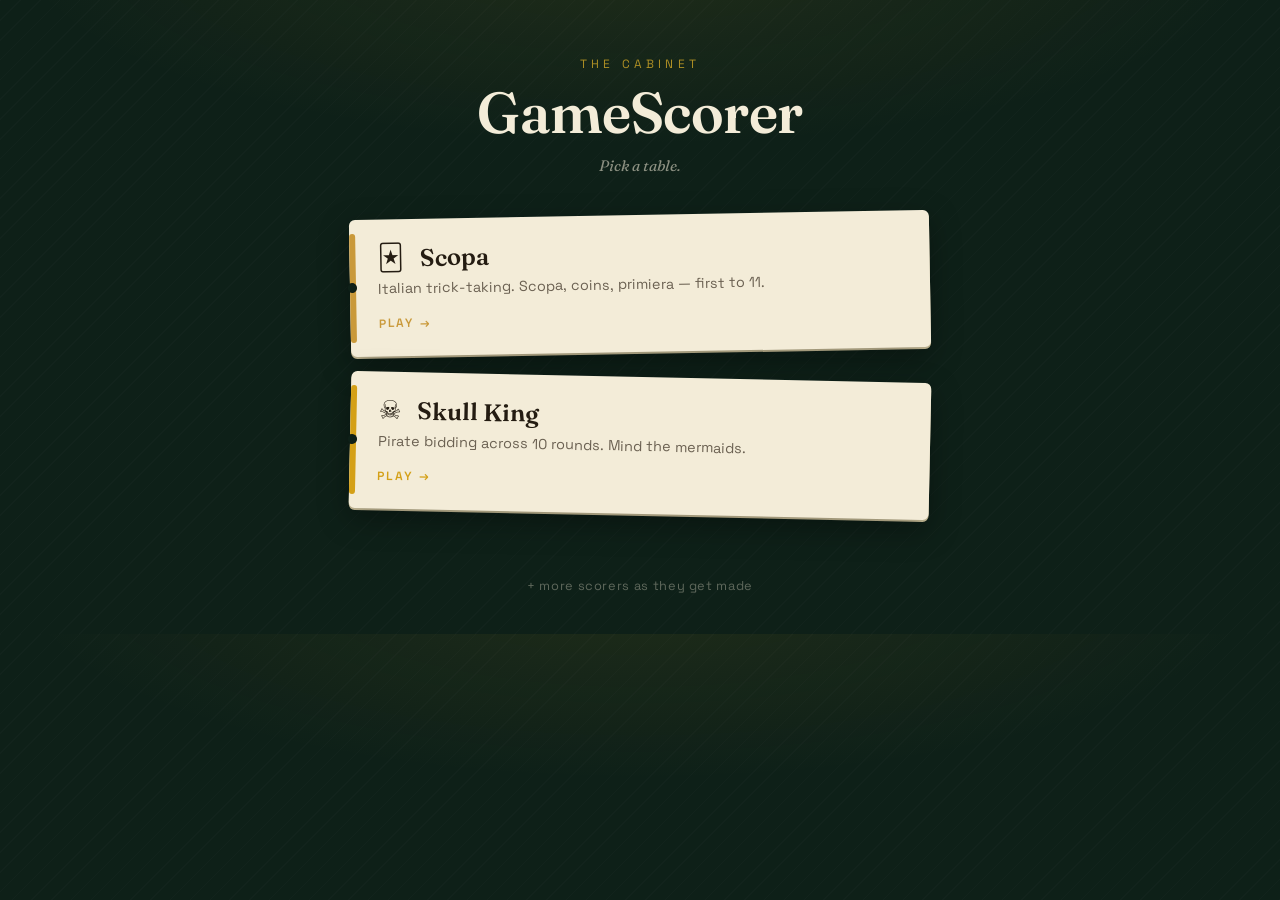
==== index.html @ 6ca010a1 "Add hub page linking to all scorer apps Root index.html is the launcher (own visual identity, not de" ====
<!DOCTYPE html>
<html lang="en">
<head>
<meta charset="UTF-8">
<meta name="viewport" content="width=device-width, initial-scale=1.0, maximum-scale=1.0, user-scalable=no">
<meta name="apple-mobile-web-app-capable" content="yes">
<meta name="apple-mobile-web-app-title" content="GameScorer">
<title>GameScorer</title>
<link href="https://fonts.googleapis.com/css2?family=Fraunces:ital,opsz,wght@0,9..144,400;0,9..144,600;1,9..144,500&family=Space+Grotesk:wght@400;500;600&display=swap" rel="stylesheet">
<style>
  :root {
    --felt: #0e2018;
    --paper: #f3ecd8;
    --paper-shadow: #d8cca4;
    --ink: #241c12;
    --ink-dim: #6b6152;
    --brass: #c9a227;
  }

  * { box-sizing: border-box; margin: 0; padding: 0; -webkit-tap-highlight-color: transparent; }

  body {
    font-family: 'Space Grotesk', system-ui, sans-serif;
    background: var(--felt);
    background-image:
      radial-gradient(ellipse 90% 60% at 50% -10%, rgba(201,162,39,0.10) 0%, transparent 55%),
      repeating-linear-gradient(135deg, rgba(255,255,255,0.015) 0px, rgba(255,255,255,0.015) 1px, transparent 1px, transparent 14px);
    color: var(--paper);
    min-height: 100vh;
    min-height: -webkit-fill-available;
    overflow-x: hidden;
  }

  header {
    text-align: center;
    padding: 3.5rem 1.5rem 1.5rem;
  }
  header .kicker {
    font-size: 0.75rem;
    letter-spacing: 0.35em;
    text-transform: uppercase;
    color: var(--brass);
    opacity: 0.85;
  }
  h1 {
    font-family: 'Fraunces', serif;
    font-optical-sizing: auto;
    font-weight: 600;
    font-size: clamp(2.4rem, 8vw, 3.6rem);
    color: var(--paper);
    margin-top: 0.3rem;
    letter-spacing: -0.01em;
  }
  header p {
    color: var(--paper);
    opacity: 0.55;
    font-size: 0.95rem;
    margin-top: 0.5rem;
    font-style: italic;
    font-family: 'Fraunces', serif;
  }

  main {
    max-width: 620px;
    margin: 0 auto;
    padding: 1rem 1.25rem 4rem;
    display: flex;
    flex-direction: column;
    gap: 1.6rem;
  }

  .ticket {
    display: block;
    position: relative;
    background: var(--paper);
    color: var(--ink);
    text-decoration: none;
    border-radius: 6px;
    padding: 1.5rem 1.5rem 1.5rem 1.75rem;
    box-shadow: 0 10px 30px rgba(0,0,0,0.35), 0 2px 0 var(--paper-shadow);
    transform: rotate(var(--tilt, -1deg));
    transition: transform 0.25s ease, box-shadow 0.25s ease;
  }
  .ticket:nth-child(even) { --tilt: 1.2deg; }
  .ticket:hover, .ticket:focus-visible {
    transform: rotate(0deg) translateY(-4px);
    box-shadow: 0 16px 40px rgba(0,0,0,0.45), 0 2px 0 var(--paper-shadow);
  }
  .ticket::before {
    content: '';
    position: absolute;
    left: 0; top: 10%; bottom: 10%;
    width: 6px;
    border-radius: 3px;
    background: var(--accent, var(--brass));
  }
  .ticket::after {
    content: '';
    position: absolute;
    left: -3px; top: 50%;
    width: 10px; height: 10px;
    background: var(--felt);
    border-radius: 50%;
    transform: translateY(-50%);
    box-shadow: inset 0 0 0 1px rgba(0,0,0,0.15);
  }

  .ticket-top {
    display: flex;
    align-items: baseline;
    justify-content: space-between;
    gap: 1rem;
  }
  .ticket-icon { font-size: 1.6rem; line-height: 1; }
  .ticket-name {
    font-family: 'Fraunces', serif;
    font-weight: 600;
    font-size: 1.5rem;
    flex: 1;
  }
  .ticket-tag {
    margin-top: 0.4rem;
    font-size: 0.9rem;
    color: var(--ink-dim);
    line-height: 1.4;
  }
  .ticket-play {
    margin-top: 1rem;
    display: inline-flex;
    align-items: center;
    gap: 0.4rem;
    font-size: 0.75rem;
    letter-spacing: 0.15em;
    text-transform: uppercase;
    color: var(--accent, var(--brass));
    font-weight: 600;
  }
  .ticket-play::after { content: '→'; transition: transform 0.2s; }
  .ticket:hover .ticket-play::after { transform: translateX(3px); }

  footer {
    text-align: center;
    padding-bottom: 2.5rem;
    color: var(--paper);
    opacity: 0.35;
    font-size: 0.8rem;
    letter-spacing: 0.05em;
  }
</style>
</head>
<body>

<header>
  <div class="kicker">The Cabinet</div>
  <h1>GameScorer</h1>
  <p>Pick a table.</p>
</header>

<main id="tickets"></main>

<footer>+ more scorers as they get made</footer>

<script>
const GAMES = [
  {
    name: 'Scopa',
    tagline: 'Italian trick-taking. Scopa, coins, primiera — first to 11.',
    icon: '🃏',
    href: 'scopa/index.html',
    accent: '#c9993a'
  },
  {
    name: 'Skull King',
    tagline: 'Pirate bidding across 10 rounds. Mind the mermaids.',
    icon: '☠️',
    href: 'skull-king/index.html',
    accent: '#d4a017'
  }
];

document.getElementById('tickets').innerHTML = GAMES.map(g => `
  <a class="ticket" href="${g.href}" style="--accent:${g.accent}">
    <div class="ticket-top">
      <span class="ticket-icon">${g.icon}</span>
      <span class="ticket-name">${g.name}</span>
    </div>
    <div class="ticket-tag">${g.tagline}</div>
    <div class="ticket-play">Play</div>
  </a>
`).join('');
</script>

</body>
</html>
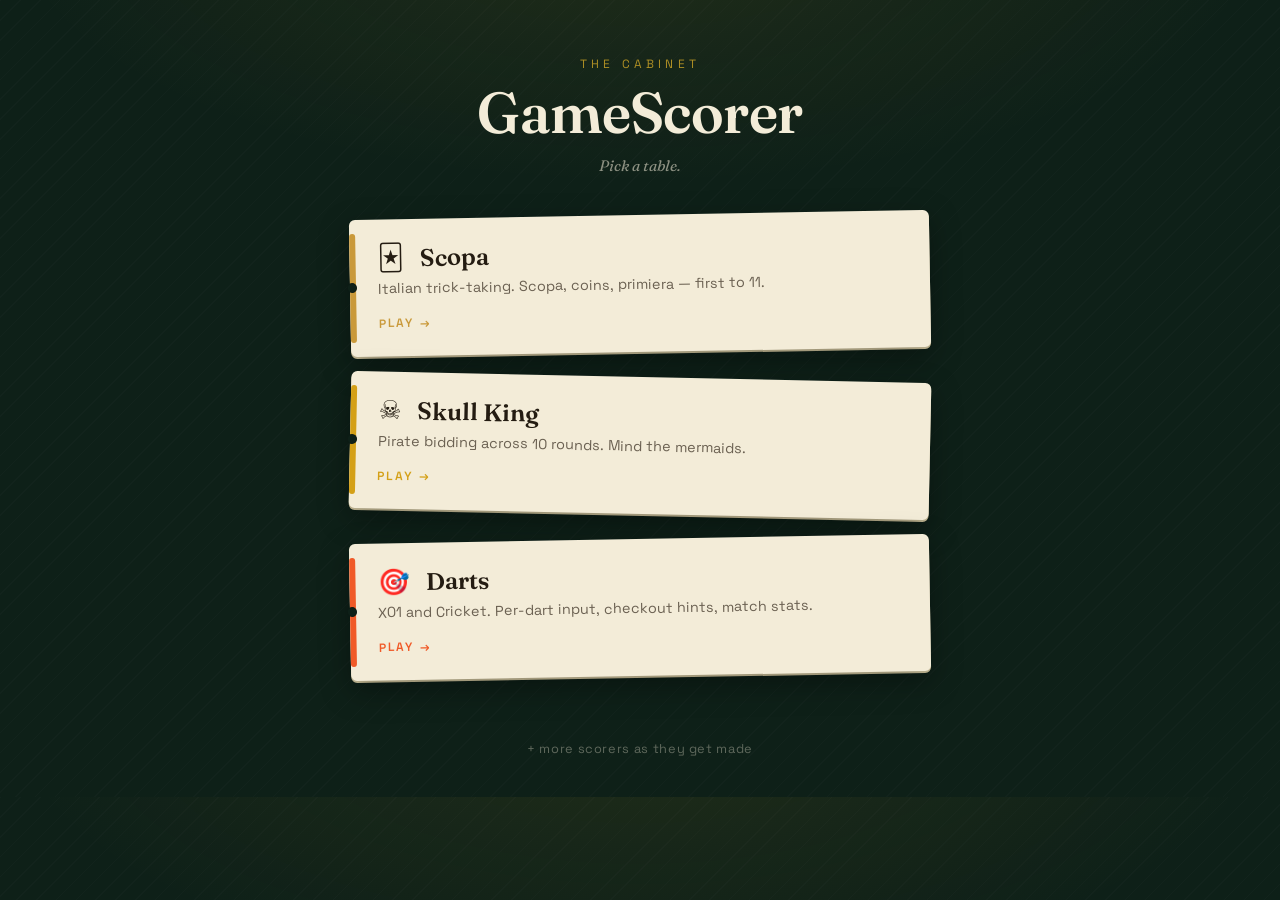
==== commit 66f15793: "Add Darts scorer (X01 + Cricket) to hub Move dart scorer in from the Darts repo, add Cricket mode (2" ====
--- a/index.html
+++ b/index.html
@@ -175,6 +175,13 @@
     icon: '☠️',
     href: 'skull-king/index.html',
     accent: '#d4a017'
+  },
+  {
+    name: 'Darts',
+    tagline: 'X01 and Cricket. Per-dart input, checkout hints, match stats.',
+    icon: '🎯',
+    href: 'darts/index.html',
+    accent: '#f05a28'
   }
 ];
 
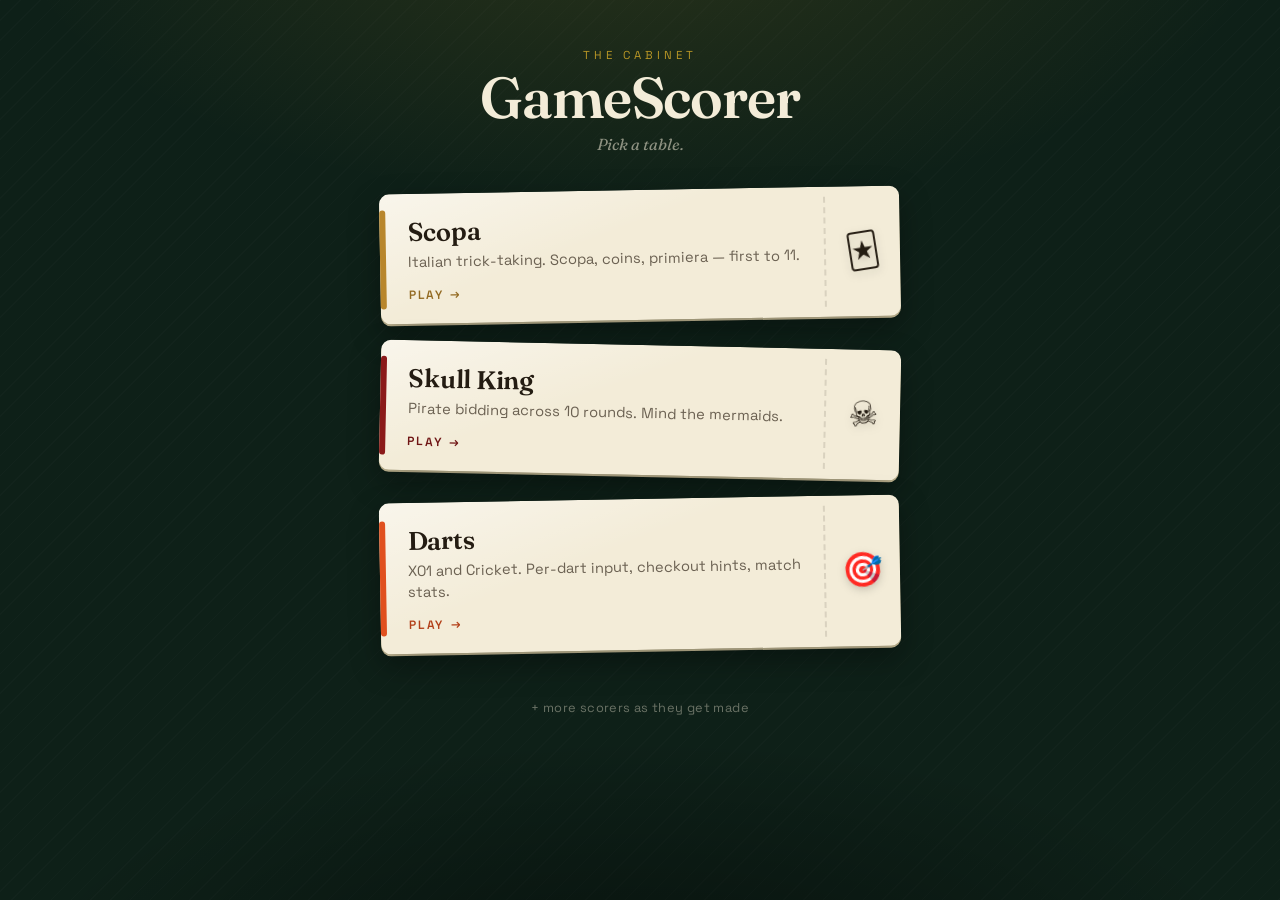
==== commit 3be31553: "Hub: home-screen app manifest + icons, dealt-card entrance, Resume tags Co-Authored-By: Claude Opus " ====
--- a/index.html
+++ b/index.html
@@ -2,10 +2,17 @@
 <html lang="en">
 <head>
 <meta charset="UTF-8">
-<meta name="viewport" content="width=device-width, initial-scale=1.0, maximum-scale=1.0, user-scalable=no">
+<meta name="viewport" content="width=device-width, initial-scale=1, viewport-fit=cover">
 <meta name="apple-mobile-web-app-capable" content="yes">
+<meta name="mobile-web-app-capable" content="yes">
+<meta name="apple-mobile-web-app-status-bar-style" content="black-translucent">
 <meta name="apple-mobile-web-app-title" content="GameScorer">
+<meta name="theme-color" content="#0e2018">
+<link rel="manifest" href="manifest.webmanifest">
+<link rel="apple-touch-icon" href="apple-touch-icon.png">
 <title>GameScorer</title>
+<link rel="preconnect" href="https://fonts.googleapis.com">
+<link rel="preconnect" href="https://fonts.gstatic.com" crossorigin>
 <link href="https://fonts.googleapis.com/css2?family=Fraunces:ital,opsz,wght@0,9..144,400;0,9..144,600;1,9..144,500&family=Space+Grotesk:wght@400;500;600&display=swap" rel="stylesheet">
 <style>
   :root {
@@ -23,109 +30,132 @@
     font-family: 'Space Grotesk', system-ui, sans-serif;
     background: var(--felt);
     background-image:
-      radial-gradient(ellipse 90% 60% at 50% -10%, rgba(201,162,39,0.10) 0%, transparent 55%),
+      radial-gradient(ellipse 90% 60% at 50% -10%, rgba(201,162,39,0.14) 0%, transparent 55%),
+      radial-gradient(ellipse 70% 40% at 50% 110%, rgba(0,0,0,0.45) 0%, transparent 70%),
       repeating-linear-gradient(135deg, rgba(255,255,255,0.015) 0px, rgba(255,255,255,0.015) 1px, transparent 1px, transparent 14px);
+    background-attachment: fixed;
     color: var(--paper);
     min-height: 100vh;
-    min-height: -webkit-fill-available;
+    min-height: 100dvh;
     overflow-x: hidden;
+    padding: env(safe-area-inset-top) env(safe-area-inset-right) env(safe-area-inset-bottom) env(safe-area-inset-left);
+    -webkit-font-smoothing: antialiased;
   }
 
   header {
     text-align: center;
-    padding: 3.5rem 1.5rem 1.5rem;
+    padding: 3rem 1.5rem 1.25rem;
+    animation: fade-down 0.7s cubic-bezier(0.2, 0.8, 0.2, 1) backwards;
   }
   header .kicker {
-    font-size: 0.75rem;
+    font-size: 0.72rem;
     letter-spacing: 0.35em;
     text-transform: uppercase;
     color: var(--brass);
-    opacity: 0.85;
+    opacity: 0.9;
   }
   h1 {
     font-family: 'Fraunces', serif;
     font-optical-sizing: auto;
     font-weight: 600;
-    font-size: clamp(2.4rem, 8vw, 3.6rem);
-    color: var(--paper);
-    margin-top: 0.3rem;
-    letter-spacing: -0.01em;
+    font-size: clamp(2.6rem, 11vw, 3.6rem);
+    line-height: 1.05;
+    color: var(--paper);
+    margin-top: 0.35rem;
+    letter-spacing: -0.02em;
   }
   header p {
     color: var(--paper);
     opacity: 0.55;
-    font-size: 0.95rem;
-    margin-top: 0.5rem;
+    font-size: 1rem;
+    margin-top: 0.4rem;
     font-style: italic;
     font-family: 'Fraunces', serif;
   }
 
   main {
-    max-width: 620px;
+    max-width: 560px;
     margin: 0 auto;
-    padding: 1rem 1.25rem 4rem;
+    padding: 1rem 1.25rem 3rem;
     display: flex;
     flex-direction: column;
-    gap: 1.6rem;
+    gap: 1.5rem;
   }
 
   .ticket {
     display: block;
     position: relative;
     background: var(--paper);
+    background-image: linear-gradient(160deg, rgba(255,255,255,0.5), transparent 40%);
     color: var(--ink);
     text-decoration: none;
-    border-radius: 6px;
-    padding: 1.5rem 1.5rem 1.5rem 1.75rem;
-    box-shadow: 0 10px 30px rgba(0,0,0,0.35), 0 2px 0 var(--paper-shadow);
+    border-radius: 10px;
+    padding: 1.35rem 1.4rem 1.25rem 1.75rem;
+    box-shadow: 0 12px 30px rgba(0,0,0,0.35), 0 2px 0 var(--paper-shadow);
     transform: rotate(var(--tilt, -1deg));
-    transition: transform 0.25s ease, box-shadow 0.25s ease;
+    transition: transform 0.35s cubic-bezier(0.2, 0.9, 0.3, 1.2), box-shadow 0.25s ease;
+    animation: deal 0.65s cubic-bezier(0.2, 0.9, 0.3, 1.1) backwards;
+    animation-delay: calc(var(--i) * 90ms + 150ms);
   }
   .ticket:nth-child(even) { --tilt: 1.2deg; }
-  .ticket:hover, .ticket:focus-visible {
-    transform: rotate(0deg) translateY(-4px);
-    box-shadow: 0 16px 40px rgba(0,0,0,0.45), 0 2px 0 var(--paper-shadow);
-  }
+  .ticket:active {
+    transform: rotate(0deg) scale(0.97);
+    box-shadow: 0 6px 16px rgba(0,0,0,0.35), 0 1px 0 var(--paper-shadow);
+    transition-duration: 0.12s;
+  }
+  @media (hover: hover) {
+    .ticket:hover {
+      transform: rotate(0deg) translateY(-4px);
+      box-shadow: 0 18px 40px rgba(0,0,0,0.45), 0 2px 0 var(--paper-shadow);
+    }
+    .ticket:hover .ticket-play::after { transform: translateX(4px); }
+  }
+  .ticket:focus-visible { outline: 2px solid var(--brass); outline-offset: 4px; }
   .ticket::before {
     content: '';
     position: absolute;
-    left: 0; top: 10%; bottom: 10%;
+    left: 0; top: 12%; bottom: 12%;
     width: 6px;
     border-radius: 3px;
     background: var(--accent, var(--brass));
   }
+  /* punched hole + perforation */
   .ticket::after {
     content: '';
     position: absolute;
-    left: -3px; top: 50%;
-    width: 10px; height: 10px;
-    background: var(--felt);
-    border-radius: 50%;
-    transform: translateY(-50%);
-    box-shadow: inset 0 0 0 1px rgba(0,0,0,0.15);
+    right: 4.6rem; top: 10px; bottom: 10px;
+    border-left: 2px dashed rgba(36,28,18,0.12);
   }
 
   .ticket-top {
     display: flex;
-    align-items: baseline;
-    justify-content: space-between;
-    gap: 1rem;
-  }
-  .ticket-icon { font-size: 1.6rem; line-height: 1; }
+    align-items: center;
+    gap: 0.75rem;
+  }
+  .ticket-icon {
+    width: 3.4rem; height: 3.4rem;
+    position: absolute; right: 0.6rem; top: 50%;
+    transform: translateY(-50%) rotate(-8deg);
+    display: grid; place-items: center;
+    font-size: 2.1rem; line-height: 1;
+    filter: drop-shadow(0 3px 4px rgba(0,0,0,0.18));
+  }
   .ticket-name {
     font-family: 'Fraunces', serif;
+    font-optical-sizing: auto;
     font-weight: 600;
-    font-size: 1.5rem;
-    flex: 1;
+    font-size: 1.6rem;
+    letter-spacing: -0.01em;
   }
   .ticket-tag {
-    margin-top: 0.4rem;
-    font-size: 0.9rem;
+    margin-top: 0.3rem;
+    font-size: 0.92rem;
     color: var(--ink-dim);
     line-height: 1.4;
+    padding-right: 4.6rem;
   }
   .ticket-play {
-    margin-top: 1rem;
+    margin-top: 0.9rem;
     display: inline-flex;
     align-items: center;
     gap: 0.4rem;
@@ -133,18 +163,40 @@
     letter-spacing: 0.15em;
     text-transform: uppercase;
     color: var(--accent, var(--brass));
+    filter: brightness(0.8);
     font-weight: 600;
   }
   .ticket-play::after { content: '→'; transition: transform 0.2s; }
-  .ticket:hover .ticket-play::after { transform: translateX(3px); }
+  .ticket-resume {
+    margin-left: 0.4rem;
+    padding: 0.15rem 0.5rem;
+    border-radius: 999px;
+    background: var(--accent);
+    color: #fff;
+    font-size: 0.65rem;
+    letter-spacing: 0.1em;
+    filter: none;
+  }
 
   footer {
     text-align: center;
-    padding-bottom: 2.5rem;
-    color: var(--paper);
-    opacity: 0.35;
+    padding: 0 1.5rem 2rem;
+    color: var(--paper);
+    opacity: 0.4;
     font-size: 0.8rem;
-    letter-spacing: 0.05em;
+    letter-spacing: 0.03em;
+    line-height: 1.5;
+    animation: fade 1s 0.8s backwards;
+  }
+
+  @keyframes deal {
+    from { opacity: 0; transform: translateY(40px) rotate(calc(var(--tilt, -1deg) * 6)) scale(0.96); }
+  }
+  @keyframes fade-down { from { opacity: 0; transform: translateY(-12px); } }
+  @keyframes fade { from { opacity: 0; } }
+
+  @media (prefers-reduced-motion: reduce) {
+    *, *::before, *::after { animation-duration: 0.01ms !important; animation-delay: 0ms !important; transition-duration: 0.01ms !important; }
   }
 </style>
 </head>
@@ -158,7 +210,7 @@
 
 <main id="tickets"></main>
 
-<footer>+ more scorers as they get made</footer>
+<footer id="footer">+ more scorers as they get made</footer>
 
 <script>
 const GAMES = [
@@ -167,34 +219,50 @@
     tagline: 'Italian trick-taking. Scopa, coins, primiera — first to 11.',
     icon: '🃏',
     href: 'scopa/index.html',
-    accent: '#c9993a'
+    accent: '#b8862c',
+    save: 'scopa-game'
   },
   {
     name: 'Skull King',
     tagline: 'Pirate bidding across 10 rounds. Mind the mermaids.',
     icon: '☠️',
     href: 'skull-king/index.html',
-    accent: '#d4a017'
+    accent: '#8b1a1a',
+    save: 'skullking-game'
   },
   {
     name: 'Darts',
     tagline: 'X01 and Cricket. Per-dart input, checkout hints, match stats.',
     icon: '🎯',
     href: 'darts/index.html',
-    accent: '#f05a28'
+    accent: '#e0501f',
+    save: 'darts-game'
   }
 ];
 
-document.getElementById('tickets').innerHTML = GAMES.map(g => `
-  <a class="ticket" href="${g.href}" style="--accent:${g.accent}">
+// A game left mid-play gets a "Resume" tag.
+function inProgress(key) {
+  try {
+    const s = JSON.parse(localStorage.getItem(key));
+    return !!s && ['game-screen', 'game', 'cricket'].includes(s.screen);
+  } catch (e) { return false; }
+}
+
+document.getElementById('tickets').innerHTML = GAMES.map((g, i) => `
+  <a class="ticket" href="${g.href}" style="--accent:${g.accent};--i:${i}">
     <div class="ticket-top">
-      <span class="ticket-icon">${g.icon}</span>
       <span class="ticket-name">${g.name}</span>
     </div>
+    <span class="ticket-icon" aria-hidden="true">${g.icon}</span>
     <div class="ticket-tag">${g.tagline}</div>
-    <div class="ticket-play">Play</div>
+    <div class="ticket-play">${inProgress(g.save) ? 'Resume<span class="ticket-resume">In progress</span>' : 'Play'}</div>
   </a>
 `).join('');
+
+// Outside the home-screen app on iPhone, tell people how to install it.
+if (/iPhone|iPad/.test(navigator.userAgent) && !navigator.standalone) {
+  document.getElementById('footer').textContent = 'Tip: Share → Add to Home Screen for the full-screen app.';
+}
 </script>
 
 </body>
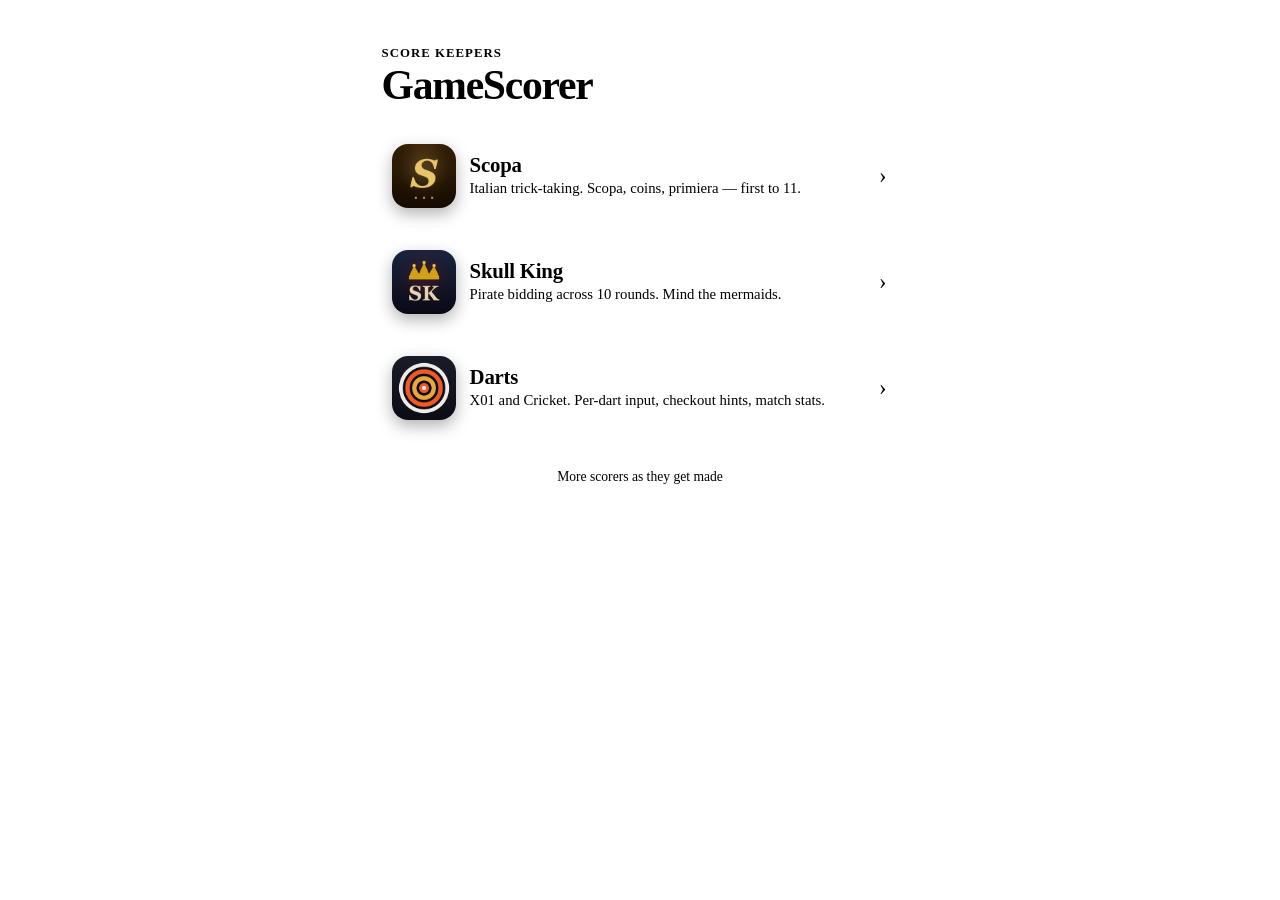
==== commit fe4739d2: "Hub: Liquid Glass with app icons and per-game glow Co-Authored-By: Claude Opus 5.5 <noreply@anthropi" ====
--- a/index.html
+++ b/index.html
@@ -7,34 +7,27 @@
 <meta name="mobile-web-app-capable" content="yes">
 <meta name="apple-mobile-web-app-status-bar-style" content="black-translucent">
 <meta name="apple-mobile-web-app-title" content="GameScorer">
-<meta name="theme-color" content="#0e2018">
+<meta name="theme-color" content="#140f22">
 <link rel="manifest" href="manifest.webmanifest">
 <link rel="apple-touch-icon" href="apple-touch-icon.png">
 <title>GameScorer</title>
-<link rel="preconnect" href="https://fonts.googleapis.com">
-<link rel="preconnect" href="https://fonts.gstatic.com" crossorigin>
-<link href="https://fonts.googleapis.com/css2?family=Fraunces:ital,opsz,wght@0,9..144,400;0,9..144,600;1,9..144,500&family=Space+Grotesk:wght@400;500;600&display=swap" rel="stylesheet">
+<link rel="stylesheet" href="shared/glass.css">
 <style>
+  /* Hub field mixes the three games: Scopa amber, Skull King sea, Darts ember. */
   :root {
-    --felt: #0e2018;
-    --paper: #f3ecd8;
-    --paper-shadow: #d8cca4;
-    --ink: #241c12;
-    --ink-dim: #6b6152;
-    --brass: #c9a227;
+    --field-base: #140f22;
+    --field-1: #f59f00;
+    --field-2: #0c8599;
+    --field-3: #e8590c;
+    --tint: #fff;
+    --on-tint: #140f22;
   }
 
   * { box-sizing: border-box; margin: 0; padding: 0; -webkit-tap-highlight-color: transparent; }
 
   body {
-    font-family: 'Space Grotesk', system-ui, sans-serif;
-    background: var(--felt);
-    background-image:
-      radial-gradient(ellipse 90% 60% at 50% -10%, rgba(201,162,39,0.14) 0%, transparent 55%),
-      radial-gradient(ellipse 70% 40% at 50% 110%, rgba(0,0,0,0.45) 0%, transparent 70%),
-      repeating-linear-gradient(135deg, rgba(255,255,255,0.015) 0px, rgba(255,255,255,0.015) 1px, transparent 1px, transparent 14px);
-    background-attachment: fixed;
-    color: var(--paper);
+    font-family: var(--ui);
+    color: var(--ink);
     min-height: 100vh;
     min-height: 100dvh;
     overflow-x: hidden;
@@ -42,200 +35,104 @@
     -webkit-font-smoothing: antialiased;
   }
 
-  header {
-    text-align: center;
-    padding: 3rem 1.5rem 1.25rem;
-    animation: fade-down 0.7s cubic-bezier(0.2, 0.8, 0.2, 1) backwards;
+  main { max-width: 560px; margin: 0 auto; padding: 1.25rem 1.1rem 2rem; }
+
+  header { padding: 1.6rem 0.25rem 1.4rem; animation: rise 0.7s var(--spring) backwards; }
+  header .kicker { font-size: 0.8rem; font-weight: 600; letter-spacing: 0.08em; text-transform: uppercase; color: var(--ink-2); }
+  h1 { font-size: 2.6rem; font-weight: 800; letter-spacing: -0.03em; line-height: 1.05; margin-top: 0.2rem; }
+
+  .games { display: flex; flex-direction: column; gap: 14px; }
+
+  .game {
+    display: flex;
+    align-items: center;
+    gap: 14px;
+    padding: 14px 16px 14px 14px;
+    border-radius: 28px;
+    color: inherit;
+    text-decoration: none;
+    /* each card carries a glow of its own game color under the glass */
+    background:
+      radial-gradient(120% 140% at 0% 0%, color-mix(in srgb, var(--accent) 38%, transparent), transparent 60%),
+      var(--glass-fill);
+    -webkit-backdrop-filter: var(--glass-blur);
+    backdrop-filter: var(--glass-blur);
+    border: 1px solid var(--glass-edge);
+    box-shadow: var(--glass-shadow);
+    transition: transform 0.45s var(--spring), background-color 0.2s;
+    animation: rise 0.7s var(--spring) backwards;
+    animation-delay: calc(var(--i) * 70ms + 120ms);
   }
-  header .kicker {
-    font-size: 0.72rem;
-    letter-spacing: 0.35em;
-    text-transform: uppercase;
-    color: var(--brass);
-    opacity: 0.9;
+  .game:active { transform: scale(0.96); transition-duration: 0.1s; }
+  .game:focus-visible { outline: 2px solid #fff; outline-offset: 3px; }
+
+  .game img {
+    width: 64px; height: 64px; flex-shrink: 0;
+    border-radius: 16px;
+    box-shadow: 0 6px 16px rgba(0,0,0,0.3), inset 0 0 0 1px rgba(255,255,255,0.2);
   }
-  h1 {
-    font-family: 'Fraunces', serif;
-    font-optical-sizing: auto;
-    font-weight: 600;
-    font-size: clamp(2.6rem, 11vw, 3.6rem);
-    line-height: 1.05;
-    color: var(--paper);
-    margin-top: 0.35rem;
-    letter-spacing: -0.02em;
+  .game-text { flex: 1; min-width: 0; }
+  .game-name { font-size: 1.3rem; font-weight: 700; letter-spacing: -0.01em; }
+  .game-tag { font-size: 0.92rem; color: var(--ink-2); line-height: 1.35; margin-top: 2px; }
+  .resume {
+    display: inline-block; margin-top: 7px;
+    padding: 3px 10px; border-radius: 999px;
+    font-size: 0.75rem; font-weight: 700;
+    background: var(--control-on); color: var(--on-tint);
   }
-  header p {
-    color: var(--paper);
-    opacity: 0.55;
-    font-size: 1rem;
-    margin-top: 0.4rem;
-    font-style: italic;
-    font-family: 'Fraunces', serif;
+  .chev { font-size: 1.4rem; color: var(--ink-3); flex-shrink: 0; }
+
+  footer {
+    margin: 1.6rem auto 0; width: fit-content; max-width: 100%;
+    padding: 10px 16px; border-radius: 999px;
+    font-size: 0.85rem; color: var(--ink-2); text-align: center;
+    animation: rise 0.7s 0.5s var(--spring) backwards;
   }
 
-  main {
-    max-width: 560px;
-    margin: 0 auto;
-    padding: 1rem 1.25rem 3rem;
-    display: flex;
-    flex-direction: column;
-    gap: 1.5rem;
-  }
-
-  .ticket {
-    display: block;
-    position: relative;
-    background: var(--paper);
-    background-image: linear-gradient(160deg, rgba(255,255,255,0.5), transparent 40%);
-    color: var(--ink);
-    text-decoration: none;
-    border-radius: 10px;
-    padding: 1.35rem 1.4rem 1.25rem 1.75rem;
-    box-shadow: 0 12px 30px rgba(0,0,0,0.35), 0 2px 0 var(--paper-shadow);
-    transform: rotate(var(--tilt, -1deg));
-    transition: transform 0.35s cubic-bezier(0.2, 0.9, 0.3, 1.2), box-shadow 0.25s ease;
-    animation: deal 0.65s cubic-bezier(0.2, 0.9, 0.3, 1.1) backwards;
-    animation-delay: calc(var(--i) * 90ms + 150ms);
-  }
-  .ticket:nth-child(even) { --tilt: 1.2deg; }
-  .ticket:active {
-    transform: rotate(0deg) scale(0.97);
-    box-shadow: 0 6px 16px rgba(0,0,0,0.35), 0 1px 0 var(--paper-shadow);
-    transition-duration: 0.12s;
-  }
-  @media (hover: hover) {
-    .ticket:hover {
-      transform: rotate(0deg) translateY(-4px);
-      box-shadow: 0 18px 40px rgba(0,0,0,0.45), 0 2px 0 var(--paper-shadow);
-    }
-    .ticket:hover .ticket-play::after { transform: translateX(4px); }
-  }
-  .ticket:focus-visible { outline: 2px solid var(--brass); outline-offset: 4px; }
-  .ticket::before {
-    content: '';
-    position: absolute;
-    left: 0; top: 12%; bottom: 12%;
-    width: 6px;
-    border-radius: 3px;
-    background: var(--accent, var(--brass));
-  }
-  /* punched hole + perforation */
-  .ticket::after {
-    content: '';
-    position: absolute;
-    right: 4.6rem; top: 10px; bottom: 10px;
-    border-left: 2px dashed rgba(36,28,18,0.12);
-  }
-
-  .ticket-top {
-    display: flex;
-    align-items: center;
-    gap: 0.75rem;
-  }
-  .ticket-icon {
-    width: 3.4rem; height: 3.4rem;
-    position: absolute; right: 0.6rem; top: 50%;
-    transform: translateY(-50%) rotate(-8deg);
-    display: grid; place-items: center;
-    font-size: 2.1rem; line-height: 1;
-    filter: drop-shadow(0 3px 4px rgba(0,0,0,0.18));
-  }
-  .ticket-name {
-    font-family: 'Fraunces', serif;
-    font-optical-sizing: auto;
-    font-weight: 600;
-    font-size: 1.6rem;
-    letter-spacing: -0.01em;
-  }
-  .ticket-tag {
-    margin-top: 0.3rem;
-    font-size: 0.92rem;
-    color: var(--ink-dim);
-    line-height: 1.4;
-    padding-right: 4.6rem;
-  }
-  .ticket-play {
-    margin-top: 0.9rem;
-    display: inline-flex;
-    align-items: center;
-    gap: 0.4rem;
-    font-size: 0.75rem;
-    letter-spacing: 0.15em;
-    text-transform: uppercase;
-    color: var(--accent, var(--brass));
-    filter: brightness(0.8);
-    font-weight: 600;
-  }
-  .ticket-play::after { content: '→'; transition: transform 0.2s; }
-  .ticket-resume {
-    margin-left: 0.4rem;
-    padding: 0.15rem 0.5rem;
-    border-radius: 999px;
-    background: var(--accent);
-    color: #fff;
-    font-size: 0.65rem;
-    letter-spacing: 0.1em;
-    filter: none;
-  }
-
-  footer {
-    text-align: center;
-    padding: 0 1.5rem 2rem;
-    color: var(--paper);
-    opacity: 0.4;
-    font-size: 0.8rem;
-    letter-spacing: 0.03em;
-    line-height: 1.5;
-    animation: fade 1s 0.8s backwards;
-  }
-
-  @keyframes deal {
-    from { opacity: 0; transform: translateY(40px) rotate(calc(var(--tilt, -1deg) * 6)) scale(0.96); }
-  }
-  @keyframes fade-down { from { opacity: 0; transform: translateY(-12px); } }
-  @keyframes fade { from { opacity: 0; } }
-
+  @keyframes rise { from { opacity: 0; transform: translateY(24px) scale(0.97); } }
   @media (prefers-reduced-motion: reduce) {
     *, *::before, *::after { animation-duration: 0.01ms !important; animation-delay: 0ms !important; transition-duration: 0.01ms !important; }
   }
 </style>
 </head>
 <body>
+<div class="gs-field"></div>
 
-<header>
-  <div class="kicker">The Cabinet</div>
-  <h1>GameScorer</h1>
-  <p>Pick a table.</p>
-</header>
+<main>
+  <header>
+    <div class="kicker">Score keepers</div>
+    <h1>GameScorer</h1>
+  </header>
 
-<main id="tickets"></main>
+  <div class="games" id="games"></div>
 
-<footer id="footer">+ more scorers as they get made</footer>
+  <footer class="glass" id="footer">More scorers as they get made</footer>
+</main>
 
 <script>
 const GAMES = [
   {
     name: 'Scopa',
     tagline: 'Italian trick-taking. Scopa, coins, primiera — first to 11.',
-    icon: '🃏',
     href: 'scopa/index.html',
-    accent: '#b8862c',
+    icon: 'scopa/apple-touch-icon.png',
+    accent: '#f59f00',
     save: 'scopa-game'
   },
   {
     name: 'Skull King',
     tagline: 'Pirate bidding across 10 rounds. Mind the mermaids.',
-    icon: '☠️',
     href: 'skull-king/index.html',
-    accent: '#8b1a1a',
+    icon: 'skull-king/apple-touch-icon.png',
+    accent: '#1c7ed6',
     save: 'skullking-game'
   },
   {
     name: 'Darts',
     tagline: 'X01 and Cricket. Per-dart input, checkout hints, match stats.',
-    icon: '🎯',
     href: 'darts/index.html',
-    accent: '#e0501f',
+    icon: 'darts/apple-touch-icon.png',
+    accent: '#f76707',
     save: 'darts-game'
   }
 ];
@@ -248,20 +145,21 @@
   } catch (e) { return false; }
 }
 
-document.getElementById('tickets').innerHTML = GAMES.map((g, i) => `
-  <a class="ticket" href="${g.href}" style="--accent:${g.accent};--i:${i}">
-    <div class="ticket-top">
-      <span class="ticket-name">${g.name}</span>
+document.getElementById('games').innerHTML = GAMES.map((g, i) => `
+  <a class="game" href="${g.href}" style="--accent:${g.accent};--i:${i}">
+    <img src="${g.icon}" alt="">
+    <div class="game-text">
+      <div class="game-name">${g.name}</div>
+      <div class="game-tag">${g.tagline}</div>
+      ${inProgress(g.save) ? '<span class="resume">Resume game</span>' : ''}
     </div>
-    <span class="ticket-icon" aria-hidden="true">${g.icon}</span>
-    <div class="ticket-tag">${g.tagline}</div>
-    <div class="ticket-play">${inProgress(g.save) ? 'Resume<span class="ticket-resume">In progress</span>' : 'Play'}</div>
+    <span class="chev" aria-hidden="true">›</span>
   </a>
 `).join('');
 
 // Outside the home-screen app on iPhone, tell people how to install it.
 if (/iPhone|iPad/.test(navigator.userAgent) && !navigator.standalone) {
-  document.getElementById('footer').textContent = 'Tip: Share → Add to Home Screen for the full-screen app.';
+  document.getElementById('footer').textContent = 'Share → Add to Home Screen for the full-screen app';
 }
 </script>
 
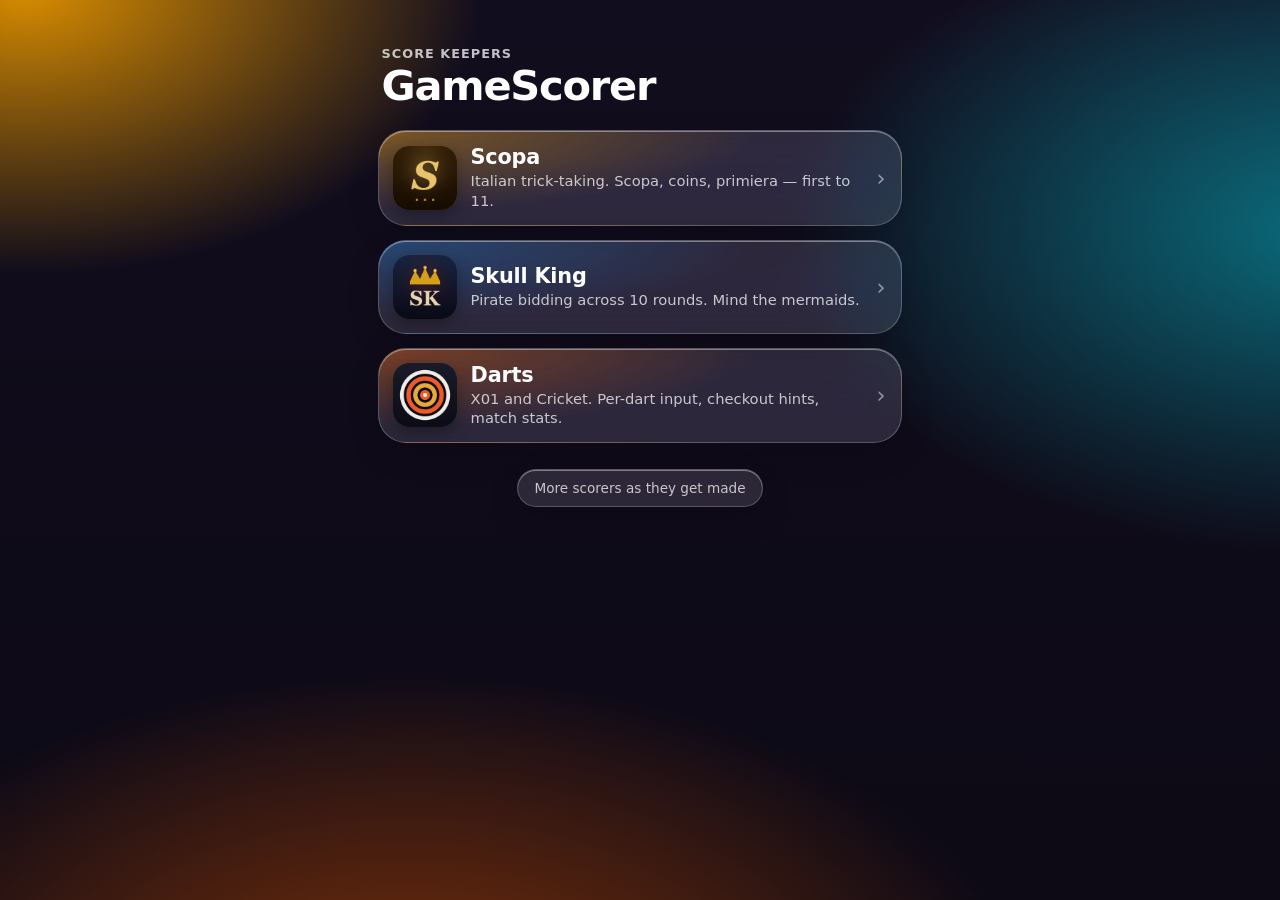
==== commit 234fe6fd: "Games: wire fluid motion, no-flash title fonts, tighter display type Co-Authored-By: Claude Opus 5.5" ====
--- a/index.html
+++ b/index.html
@@ -137,6 +137,9 @@
   }
 ];
 
+// iOS Safari only shows :active press states when a touch listener exists.
+document.addEventListener('touchstart', () => {}, { passive: true });
+
 // A game left mid-play gets a "Resume" tag.
 function inProgress(key) {
   try {
--- a/shared/glass.css
+++ b/shared/glass.css
@@ -0,0 +1,84 @@
+/* ============================================================
+   GameScorer — Liquid Glass material
+   Linked by every page (hub + games), before the page's own
+   <style>. Gives the moving color field, the glass surface
+   tokens, spring easings and the rolling-digit helper style.
+
+   Each page themes it on :root:
+     --field-base             dark ground color
+     --field-1/2/3            the three glows of the color field
+     --tint / --on-tint       accent fill and the text on it
+   and adds <div class="gs-field"></div> as the first body child.
+
+   Rule of thumb: blur only big surfaces (cards, bars, sheets).
+   Small controls inside them use plain translucent fills, so
+   glass never stacks on glass.
+   ============================================================ */
+
+:root {
+  --ui: ui-rounded, 'SF Pro Rounded', -apple-system, BlinkMacSystemFont, system-ui, 'Segoe UI', sans-serif;
+  --ink: #fff;
+  --ink-2: rgba(255,255,255,0.74);
+  --ink-3: rgba(255,255,255,0.5);
+  --glass-fill: rgba(255,255,255,0.12);
+  --glass-fill-strong: rgba(255,255,255,0.22);
+  --glass-edge: rgba(255,255,255,0.22);
+  --glass-hi: rgba(255,255,255,0.4);
+  --glass-blur: blur(24px) saturate(170%);
+  --glass-shadow: inset 0 1px 0 var(--glass-hi), 0 10px 30px rgba(0,0,0,0.18);
+  --control: rgba(255,255,255,0.1);
+  --control-on: rgba(255,255,255,0.92);
+  --positive: #69db7c;
+  --negative: #ff8787;
+  --spring: cubic-bezier(0.2, 0.9, 0.3, 1.15);
+  --bounce: cubic-bezier(0.3, 1.6, 0.5, 1);
+}
+@supports (transition-timing-function: linear(0, 1)) {
+  :root {
+    /* critically-damped-ish spring, and a bouncier one for celebratory pops */
+    --spring: linear(0, 0.006, 0.025 2.8%, 0.101 6.1%, 0.539 18.9%, 0.721 25.3%, 0.849 31.5%, 0.937 38.1%, 0.968 41.8%, 0.991 45.7%, 1.006 50.1%, 1.015 55%, 1.017 63.9%, 1.001 85.9%, 1);
+    --bounce: linear(0, 0.2 6%, 0.65 14%, 1.08 25%, 1.16 31%, 1.1 38%, 0.98 50%, 0.97 58%, 1.005 75%, 1);
+  }
+}
+
+html { background: var(--field-base, #111); color-scheme: dark; }
+
+/* ── COLOR FIELD ── */
+.gs-field { position: fixed; inset: 0; z-index: -1; overflow: hidden; pointer-events: none; background: var(--field-base); }
+.gs-field::before {
+  content: '';
+  position: absolute;
+  inset: -25%;
+  background:
+    radial-gradient(34% 30% at 18% 16%, var(--field-1), transparent 70%),
+    radial-gradient(40% 34% at 86% 34%, var(--field-2), transparent 70%),
+    radial-gradient(48% 42% at 38% 96%, var(--field-3), transparent 70%);
+  animation: field-drift 22s ease-in-out infinite alternate;
+}
+/* scrim keeps white text legible over the brightest glows */
+.gs-field::after { content: ''; position: absolute; inset: 0; background: linear-gradient(180deg, rgba(0,0,0,0.12), rgba(0,0,0,0.38)); }
+@keyframes field-drift { to { transform: translate(-6%, 4%) rotate(9deg) scale(1.08); } }
+
+/* ── MATERIAL ── */
+.glass {
+  background: var(--glass-fill);
+  -webkit-backdrop-filter: var(--glass-blur);
+  backdrop-filter: var(--glass-blur);
+  border: 1px solid var(--glass-edge);
+  box-shadow: var(--glass-shadow);
+}
+
+/* GS.roll(el, value) — digits roll instead of snapping */
+.roll { display: inline-grid; overflow: hidden; vertical-align: bottom; }
+.roll > span { grid-area: 1 / 1; }
+
+@media (prefers-reduced-transparency: reduce) {
+  :root { --glass-fill: rgba(28,28,36,0.94); --glass-fill-strong: rgba(48,48,60,0.96); --glass-blur: none; }
+  .gs-field::before { animation: none; }
+}
+@media (prefers-contrast: more) {
+  :root { --glass-fill: rgba(20,20,26,0.92); --glass-edge: rgba(255,255,255,0.7); --ink-2: #fff; --ink-3: rgba(255,255,255,0.85); }
+}
+@media (prefers-reduced-motion: reduce) {
+  .gs-field::before { animation: none; }
+}
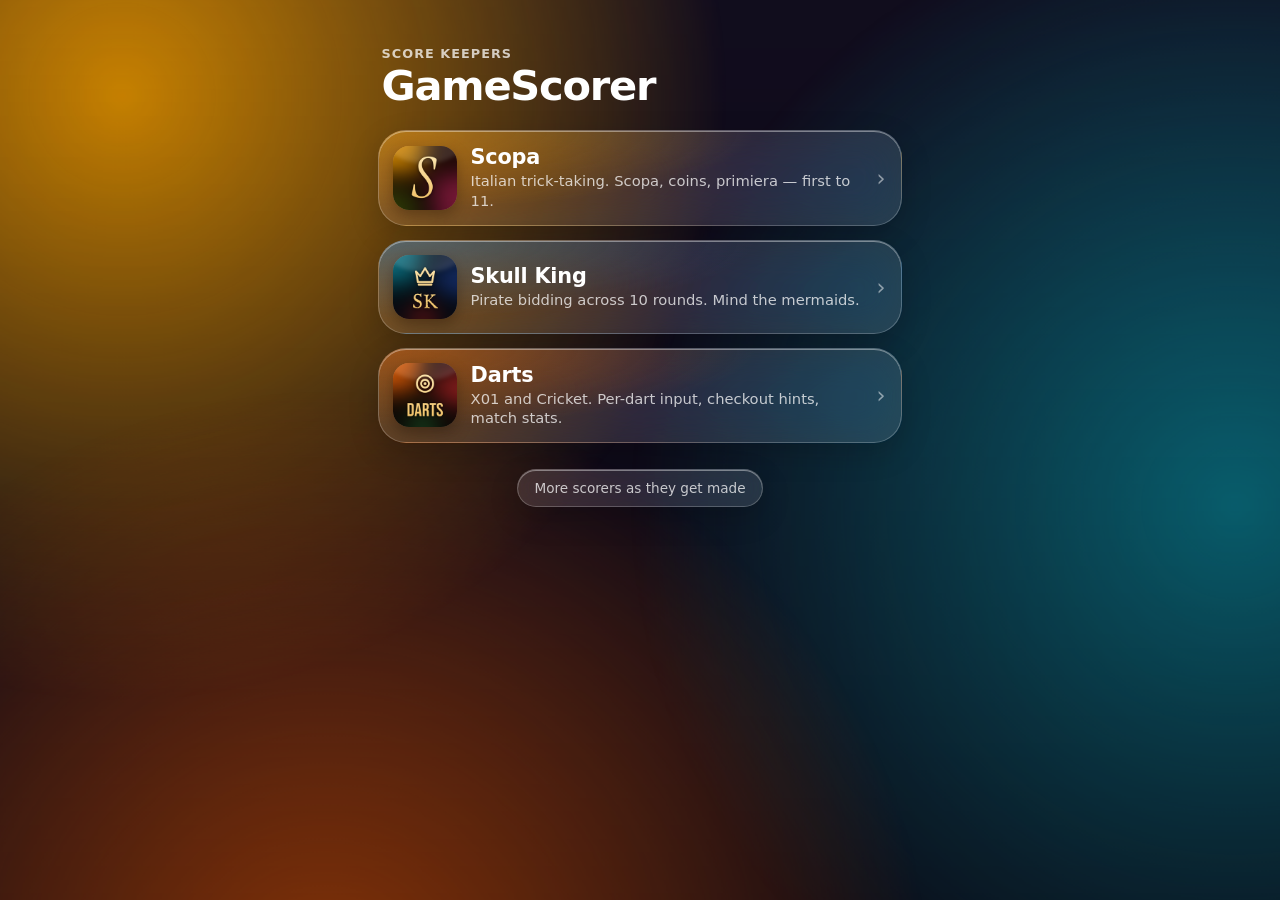
==== commit 4bff301b: "Glass: animated three-blob color field Co-Authored-By: Claude Opus 5.5 <noreply@anthropic.com>" ====
--- a/index.html
+++ b/index.html
@@ -96,7 +96,7 @@
 </style>
 </head>
 <body>
-<div class="gs-field"></div>
+<div class="gs-field"><i></i><i></i><i></i></div>
 
 <main>
   <header>
--- a/shared/glass.css
+++ b/shared/glass.css
@@ -8,7 +8,7 @@
      --field-base             dark ground color
      --field-1/2/3            the three glows of the color field
      --tint / --on-tint       accent fill and the text on it
-   and adds <div class="gs-field"></div> as the first body child.
+   and adds <div class="gs-field"><i></i><i></i><i></i></div> as the first body child.
 
    Rule of thumb: blur only big surfaces (cards, bars, sheets).
    Small controls inside them use plain translucent fills, so
@@ -41,23 +41,65 @@
   }
 }
 
-html { background: var(--field-base, #111); color-scheme: dark; }
+html {
+  background: var(--field-base, #111);
+  color-scheme: dark;
+  font-synthesis: none;            /* never fake a bold or italic the font doesn't ship */
+  text-rendering: optimizeLegibility;
+  -webkit-font-smoothing: antialiased;
+}
+h1, h2, h3 { text-wrap: balance; }
 
-/* ── COLOR FIELD ── */
-.gs-field { position: fixed; inset: 0; z-index: -1; overflow: hidden; pointer-events: none; background: var(--field-base); }
-.gs-field::before {
-  content: '';
+/* ── COLOR FIELD ──
+   Three glows (<i> children of .gs-field) drift on their own slow loops.
+   Durations don't share a rhythm (26 / 33 / 41 s) so the field never
+   visibly repeats. Only `transform` animates, so it stays on the GPU.
+   On a screen change GS.shiftField moves all three via `translate`
+   (independent of the drift) to a new spot. */
+.gs-field { position: fixed; inset: 0; z-index: -1; overflow: hidden; pointer-events: none; background: var(--field-base); view-transition-name: gs-field; }
+.gs-field i {
   position: absolute;
-  inset: -25%;
-  background:
-    radial-gradient(34% 30% at 18% 16%, var(--field-1), transparent 70%),
-    radial-gradient(40% 34% at 86% 34%, var(--field-2), transparent 70%),
-    radial-gradient(48% 42% at 38% 96%, var(--field-3), transparent 70%);
-  animation: field-drift 22s ease-in-out infinite alternate;
+  width: 95vmax;
+  height: 95vmax;
+  border-radius: 50%;
+  background: radial-gradient(closest-side, var(--c), transparent);
+  opacity: 0.95;
+  will-change: transform;
+  translate: var(--fx, 0%) var(--fy, 0%);
+  transition: translate 1.8s cubic-bezier(0.2, 0.8, 0.2, 1);
+  animation: field-in 1.6s cubic-bezier(0.2, 0.8, 0.2, 1) backwards, var(--drift) ease-in-out infinite alternate;
 }
+.gs-field i:nth-child(1) { --c: var(--field-1); left: -38vmax; top: -40vmax; --drift: drift-1 26s; }
+.gs-field i:nth-child(2) { --c: var(--field-2); right: -44vmax; top: -8vmax; --drift: drift-2 33s; }
+.gs-field i:nth-child(3) { --c: var(--field-3); left: -22vmax; bottom: -55vmax; --drift: drift-3 41s; }
+@keyframes drift-1 { 50% { transform: translate(18vmax, 14vmax) scale(1.12); } 100% { transform: translate(6vmax, 26vmax) scale(0.94); } }
+@keyframes drift-2 { 50% { transform: translate(-20vmax, 18vmax) scale(0.9); } 100% { transform: translate(-8vmax, -6vmax) scale(1.1); } }
+@keyframes drift-3 { 50% { transform: translate(16vmax, -18vmax) scale(1.15); } 100% { transform: translate(28vmax, -6vmax) scale(0.95); } }
+@keyframes field-in { from { opacity: 0; } }
 /* scrim keeps white text legible over the brightest glows */
 .gs-field::after { content: ''; position: absolute; inset: 0; background: linear-gradient(180deg, rgba(0,0,0,0.12), rgba(0,0,0,0.38)); }
-@keyframes field-drift { to { transform: translate(-6%, 4%) rotate(9deg) scale(1.08); } }
+
+/* ── PAGE + SCREEN TRANSITIONS ──
+   View Transitions (iOS 18+). Page loads cross-fade with a slight zoom while
+   the color field melts from one theme to the next; in-page screens push
+   forward / pop back (GS.transition sets data-nav). Unsupported browsers
+   just swap instantly. */
+@view-transition { navigation: auto; }
+::view-transition-group(gs-field) { animation-duration: 0.8s; }
+::view-transition-old(root) { animation: 0.26s ease-in both vt-out; }
+::view-transition-new(root) { animation: 0.55s var(--spring) both vt-in; }
+html[data-nav="forward"]::view-transition-old(root) { animation: 0.34s cubic-bezier(0.4, 0, 0.2, 1) both vt-push-out; }
+html[data-nav="forward"]::view-transition-new(root) { animation: 0.6s var(--spring) both vt-push-in; }
+html[data-nav="back"]::view-transition-old(root) { animation: 0.34s cubic-bezier(0.4, 0, 0.2, 1) both vt-pop-out; }
+html[data-nav="back"]::view-transition-new(root) { animation: 0.6s var(--spring) both vt-pop-in; }
+@keyframes vt-out { to { opacity: 0; transform: scale(0.96); } }
+@keyframes vt-in { from { opacity: 0; transform: scale(1.04); } }
+@keyframes vt-push-out { to { opacity: 0; transform: translateX(-14%); } }
+@keyframes vt-push-in { from { opacity: 0; transform: translateX(30%); } }
+@keyframes vt-pop-out { to { opacity: 0; transform: translateX(14%); } }
+@keyframes vt-pop-in { from { opacity: 0; transform: translateX(-30%); } }
+/* with view transitions, screens don't also run their own entrance */
+@supports (view-transition-name: none) { .screen.active { animation: none; } }
 
 /* ── MATERIAL ── */
 .glass {
@@ -72,13 +114,32 @@
 .roll { display: inline-grid; overflow: hidden; vertical-align: bottom; }
 .roll > span { grid-area: 1 / 1; }
 
+/* Line icons from shared/icons.svg (GS.icon) */
+svg.i { width: 1.25em; height: 1.25em; flex-shrink: 0; vertical-align: -0.25em; fill: none; stroke: currentColor; stroke-width: 1.75; stroke-linecap: round; stroke-linejoin: round; overflow: visible; }
+
+/* Segmented control thumb (GS.seg) */
+.seg { position: relative; }
+.seg > button { position: relative; z-index: 1; }
+.seg-thumb {
+  position: absolute; top: 3px; bottom: 3px; left: 0;
+  border-radius: 11px;
+  background: var(--control-on);
+  box-shadow: 0 3px 10px rgba(0,0,0,0.22), inset 0 1px 0 rgba(255,255,255,0.8);
+  pointer-events: none;
+  transition: transform 0.5s var(--spring), width 0.5s var(--spring), background 0.25s, opacity 0.2s;
+}
+.seg-thumb.tie { background: rgba(255,255,255,0.4); }
+
+/* Buttons never select text or pop the iOS callout on long press */
+button, .btn, a { -webkit-user-select: none; user-select: none; -webkit-touch-callout: none; }
+
 @media (prefers-reduced-transparency: reduce) {
   :root { --glass-fill: rgba(28,28,36,0.94); --glass-fill-strong: rgba(48,48,60,0.96); --glass-blur: none; }
-  .gs-field::before { animation: none; }
 }
 @media (prefers-contrast: more) {
   :root { --glass-fill: rgba(20,20,26,0.92); --glass-edge: rgba(255,255,255,0.7); --ink-2: #fff; --ink-3: rgba(255,255,255,0.85); }
 }
 @media (prefers-reduced-motion: reduce) {
-  .gs-field::before { animation: none; }
+  .gs-field i { animation: none; transition: none; }
+  ::view-transition-group(*), ::view-transition-old(*), ::view-transition-new(*) { animation: none !important; }
 }
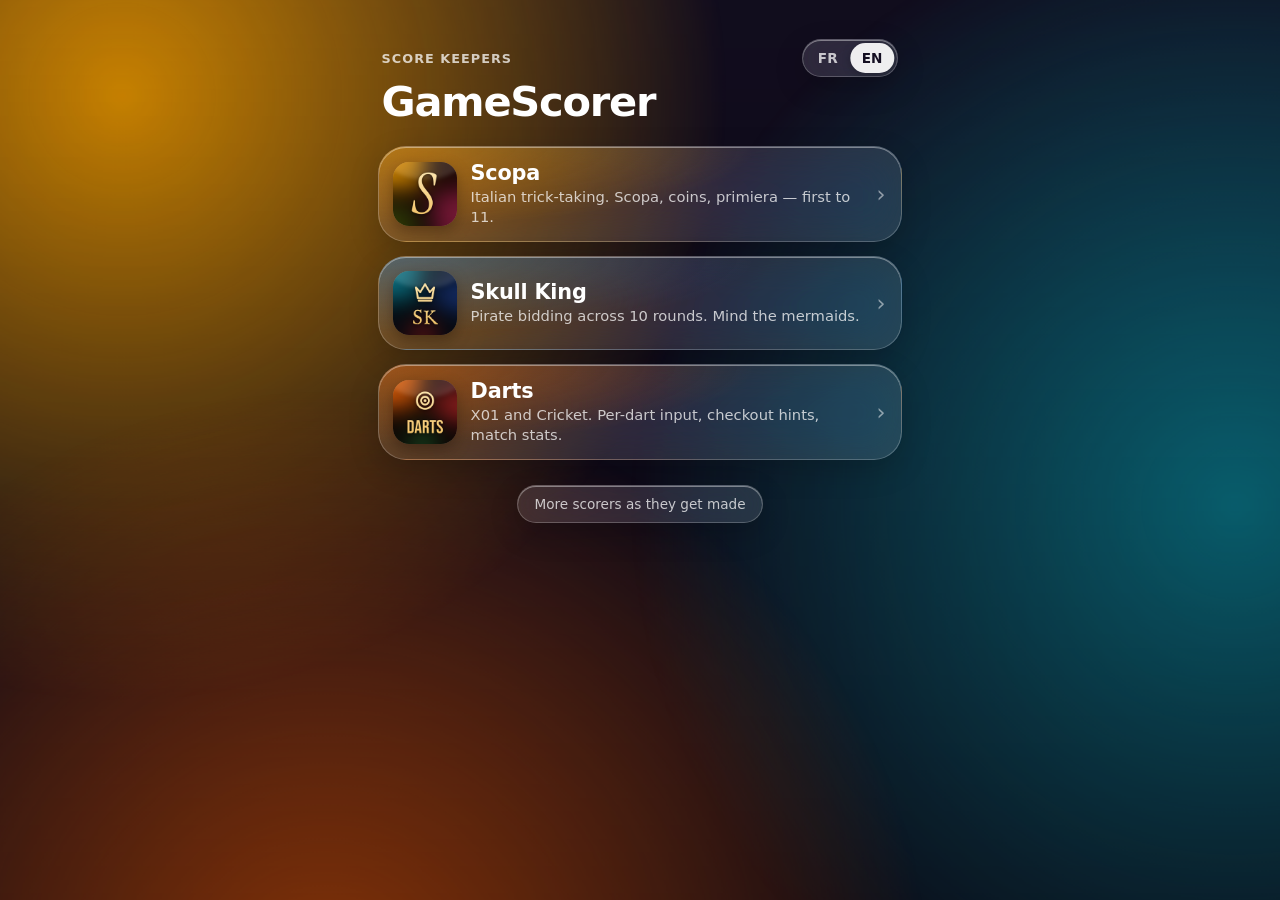
==== commit 7fe314b0: "Hub: FR/EN toggle, game cards open and close like apps Co-Authored-By: Claude Opus 5.5 <noreply@anth" ====
--- a/index.html
+++ b/index.html
@@ -2,6 +2,7 @@
 <html lang="en">
 <head>
 <meta charset="UTF-8">
+<script>/* language picked on the hub; default from the phone */try{document.documentElement.lang=localStorage.getItem('gs-lang')||(/^fr/i.test(navigator.language)?'fr':'en')}catch(e){document.documentElement.lang='en'}</script>
 <meta name="viewport" content="width=device-width, initial-scale=1, viewport-fit=cover">
 <meta name="apple-mobile-web-app-capable" content="yes">
 <meta name="mobile-web-app-capable" content="yes">
@@ -24,6 +25,7 @@
   }
 
   * { box-sizing: border-box; margin: 0; padding: 0; -webkit-tap-highlight-color: transparent; }
+  button { font: inherit; color: inherit; background: none; border: none; cursor: pointer; touch-action: manipulation; }
 
   body {
     font-family: var(--ui);
@@ -37,9 +39,25 @@
 
   main { max-width: 560px; margin: 0 auto; padding: 1.25rem 1.1rem 2rem; }
 
-  header { padding: 1.6rem 0.25rem 1.4rem; animation: rise 0.7s var(--spring) backwards; }
+  header { padding: 1.2rem 0.25rem 1.4rem; animation: rise 0.7s var(--spring) backwards; }
+  .head-row { display: flex; align-items: center; justify-content: space-between; gap: 12px; }
   header .kicker { font-size: 0.8rem; font-weight: 600; letter-spacing: 0.08em; text-transform: uppercase; color: var(--ink-2); }
   h1 { font-size: 2.6rem; font-weight: 800; letter-spacing: -0.03em; line-height: 1.05; margin-top: 0.2rem; }
+
+  /* FR / EN pill: the white thumb slides to the active language */
+  .lang {
+    position: relative; display: flex; padding: 3px; border-radius: 999px;
+    background: var(--glass-fill); -webkit-backdrop-filter: var(--glass-blur); backdrop-filter: var(--glass-blur);
+    border: 1px solid var(--glass-edge); box-shadow: var(--glass-shadow);
+  }
+  .lang::before {
+    content: ''; position: absolute; top: 3px; bottom: 3px; left: 3px; width: calc(50% - 3px);
+    border-radius: 999px; background: var(--control-on); box-shadow: 0 2px 8px rgba(0,0,0,0.25);
+    transition: transform 0.5s var(--spring);
+  }
+  html[lang="en"] .lang::before { transform: translateX(100%); }
+  .lang button { position: relative; z-index: 1; min-width: 44px; padding: 7px 12px; font-size: 0.85rem; font-weight: 700; color: var(--ink-2); transition: color 0.25s; }
+  html[lang="fr"] .lang [data-lang="fr"], html[lang="en"] .lang [data-lang="en"] { color: var(--on-tint); }
 
   .games { display: flex; flex-direction: column; gap: 14px; }
 
@@ -89,6 +107,12 @@
     animation: rise 0.7s 0.5s var(--spring) backwards;
   }
 
+  /* Opening / closing a game: a panel in the game's colors grows out of
+     (or shrinks back into) its card, like launching an iPhone app. */
+  .launch { position: fixed; inset: 0; z-index: 1000; display: grid; place-items: center; pointer-events: none; will-change: clip-path; }
+  .launch img { width: 96px; height: 96px; border-radius: 22px; box-shadow: 0 16px 40px rgba(0,0,0,0.4), inset 0 0 0 1px rgba(255,255,255,0.2); }
+  .returning header, .returning .game, .returning footer { animation: none; }
+
   @keyframes rise { from { opacity: 0; transform: translateY(24px) scale(0.97); } }
   @media (prefers-reduced-motion: reduce) {
     *, *::before, *::after { animation-duration: 0.01ms !important; animation-delay: 0ms !important; transition-duration: 0.01ms !important; }
@@ -100,42 +124,61 @@
 
 <main>
   <header>
-    <div class="kicker">Score keepers</div>
+    <div class="head-row">
+      <div class="kicker"><span data-l="fr">Compteurs de points</span><span data-l="en">Score keepers</span></div>
+      <div class="lang" role="group" aria-label="Language">
+        <button data-lang="fr" onclick="setLang('fr')">FR</button>
+        <button data-lang="en" onclick="setLang('en')">EN</button>
+      </div>
+    </div>
     <h1>GameScorer</h1>
   </header>
 
   <div class="games" id="games"></div>
 
-  <footer class="glass" id="footer">More scorers as they get made</footer>
+  <footer class="glass" id="footer"></footer>
 </main>
 
 <script>
+const L = (fr, en) => document.documentElement.lang === 'fr' ? fr : en;
+const STILL = matchMedia('(prefers-reduced-motion: reduce)').matches;
+const SPRING = getComputedStyle(document.documentElement).getPropertyValue('--spring').trim() || 'ease-out';
+
 const GAMES = [
   {
-    name: 'Scopa',
-    tagline: 'Italian trick-taking. Scopa, coins, primiera — first to 11.',
+    key: 'scopa',
+    name: ['Scopa', 'Scopa'],
+    tagline: ['Jeu de plis italien. Scopa, deniers, primiera — premier à 11.', 'Italian trick-taking. Scopa, coins, primiera — first to 11.'],
     href: 'scopa/index.html',
     icon: 'scopa/apple-touch-icon.png',
     accent: '#f59f00',
+    field: ['#2a0d06', '#f59f00', '#c2255c', '#5c940d'],
     save: 'scopa-game'
   },
   {
-    name: 'Skull King',
-    tagline: 'Pirate bidding across 10 rounds. Mind the mermaids.',
+    key: 'skull-king',
+    name: ['Skull King', 'Skull King'],
+    tagline: ['Paris de pirates sur 10 manches. Gare aux sirènes.', 'Pirate bidding across 10 rounds. Mind the mermaids.'],
     href: 'skull-king/index.html',
     icon: 'skull-king/apple-touch-icon.png',
     accent: '#1c7ed6',
+    field: ['#04101c', '#0c8599', '#1c3d8f', '#a61e1e'],
     save: 'skullking-game'
   },
   {
-    name: 'Darts',
-    tagline: 'X01 and Cricket. Per-dart input, checkout hints, match stats.',
+    key: 'darts',
+    name: ['Fléchettes', 'Darts'],
+    tagline: ['X01 et Cricket. Saisie fléchette par fléchette, aides au finish, stats de match.', 'X01 and Cricket. Per-dart input, checkout hints, match stats.'],
     href: 'darts/index.html',
     icon: 'darts/apple-touch-icon.png',
     accent: '#f76707',
+    field: ['#140806', '#f76707', '#c92a2a', '#2b8a3e'],
     save: 'darts-game'
   }
 ];
+
+// Offline: cache the whole app (see sw.js).
+if ('serviceWorker' in navigator && isSecureContext) navigator.serviceWorker.register('sw.js').catch(() => {});
 
 // iOS Safari only shows :active press states when a touch listener exists.
 document.addEventListener('touchstart', () => {}, { passive: true });
@@ -148,22 +191,76 @@
   } catch (e) { return false; }
 }
 
-document.getElementById('games').innerHTML = GAMES.map((g, i) => `
-  <a class="game" href="${g.href}" style="--accent:${g.accent};--i:${i}">
-    <img src="${g.icon}" alt="">
-    <div class="game-text">
-      <div class="game-name">${g.name}</div>
-      <div class="game-tag">${g.tagline}</div>
-      ${inProgress(g.save) ? '<span class="resume">Resume game</span>' : ''}
-    </div>
-    <span class="chev" aria-hidden="true">›</span>
-  </a>
-`).join('');
-
-// Outside the home-screen app on iPhone, tell people how to install it.
-if (/iPhone|iPad/.test(navigator.userAgent) && !navigator.standalone) {
-  document.getElementById('footer').textContent = 'Share → Add to Home Screen for the full-screen app';
-}
+function render() {
+  document.getElementById('games').innerHTML = GAMES.map((g, i) => `
+    <a class="game" href="${g.href}" data-key="${g.key}" style="--accent:${g.accent};--i:${i}">
+      <img src="${g.icon}" alt="">
+      <div class="game-text">
+        <div class="game-name">${L(...g.name)}</div>
+        <div class="game-tag">${L(...g.tagline)}</div>
+        ${inProgress(g.save) ? `<span class="resume">${L('Reprendre la partie', 'Resume game')}</span>` : ''}
+      </div>
+      <span class="chev" aria-hidden="true">›</span>
+    </a>
+  `).join('');
+  // Outside the home-screen app on iPhone, tell people how to install it.
+  document.getElementById('footer').textContent = /iPhone|iPad/.test(navigator.userAgent) && !navigator.standalone
+    ? L("Partager → Sur l'écran d'accueil pour l'app plein écran", 'Share → Add to Home Screen for the full-screen app')
+    : L("D'autres jeux arrivent", 'More scorers as they get made');
+}
+
+function setLang(l) {
+  try { localStorage.setItem('gs-lang', l); } catch (e) {}
+  document.documentElement.lang = l;
+  document.documentElement.classList.add('returning'); // re-rendered cards shouldn't replay their entrance
+  render();
+}
+
+// ── open / close a game ──
+function cover(g) {
+  const c = document.createElement('div');
+  c.className = 'launch';
+  c.style.background = `radial-gradient(60% 45% at 20% 12%, ${g.field[1]}, transparent 70%),
+    radial-gradient(60% 50% at 95% 40%, ${g.field[2]}, transparent 70%),
+    radial-gradient(70% 50% at 35% 105%, ${g.field[3]}, transparent 70%), ${g.field[0]}`;
+  c.innerHTML = `<img src="${g.icon}" alt="">`;
+  document.body.appendChild(c);
+  return c;
+}
+const cardClip = r => `inset(${r.top}px ${innerWidth - r.right}px ${innerHeight - r.bottom}px ${r.left}px round 28px)`;
+const FULL = 'inset(0px 0px 0px 0px round 0px)';
+
+document.getElementById('games').addEventListener('click', e => {
+  const card = e.target.closest('.game');
+  if (!card || STILL || e.metaKey || e.ctrlKey || e.shiftKey) return;
+  e.preventDefault();
+  const g = GAMES.find(x => x.key === card.dataset.key);
+  const c = cover(g);
+  c.animate([{ clipPath: cardClip(card.getBoundingClientRect()) }, { clipPath: FULL }], { duration: 560, easing: SPRING, fill: 'forwards' });
+  c.firstChild.animate([{ transform: 'scale(0.6)', opacity: 0 }, { transform: 'scale(1)', opacity: 1 }], { duration: 480, delay: 60, easing: SPRING, fill: 'backwards' });
+  setTimeout(() => { location.href = g.href; }, 420);
+});
+
+// Coming back with Safari's back gesture restores this page as it was: drop the panel.
+addEventListener('pageshow', e => { if (e.persisted) document.querySelectorAll('.launch').forEach(n => n.remove()); });
+
+render();
+
+// Back from a game via its Hub button: its panel shrinks back into its card.
+(function closeGame() {
+  let key = null;
+  try { key = sessionStorage.getItem('gs-back'); sessionStorage.removeItem('gs-back'); } catch (e) {}
+  const g = GAMES.find(x => x.key === key);
+  if (!g || STILL) return;
+  document.documentElement.classList.add('returning');
+  const c = cover(g);
+  requestAnimationFrame(() => {
+    const card = document.querySelector(`.game[data-key="${key}"]`);
+    c.animate([{ clipPath: FULL }, { clipPath: cardClip(card.getBoundingClientRect()) }], { duration: 560, easing: SPRING, fill: 'forwards' });
+    c.firstChild.animate([{ transform: 'scale(1)', opacity: 1 }, { transform: 'scale(0.6)', opacity: 0 }], { duration: 300, fill: 'forwards' });
+    c.animate([{ opacity: 1 }, { opacity: 0 }], { duration: 200, delay: 440, fill: 'forwards' }).onfinish = () => c.remove();
+  });
+})();
 </script>
 
 </body>
--- a/shared/glass.css
+++ b/shared/glass.css
@@ -56,7 +56,7 @@
    visibly repeats. Only `transform` animates, so it stays on the GPU.
    On a screen change GS.shiftField moves all three via `translate`
    (independent of the drift) to a new spot. */
-.gs-field { position: fixed; inset: 0; z-index: -1; overflow: hidden; pointer-events: none; background: var(--field-base); view-transition-name: gs-field; }
+.gs-field { position: fixed; inset: 0; z-index: -1; overflow: hidden; pointer-events: none; background: var(--field-base); }
 .gs-field i {
   position: absolute;
   width: 95vmax;
@@ -80,12 +80,13 @@
 .gs-field::after { content: ''; position: absolute; inset: 0; background: linear-gradient(180deg, rgba(0,0,0,0.12), rgba(0,0,0,0.38)); }
 
 /* ── PAGE + SCREEN TRANSITIONS ──
-   View Transitions (iOS 18+). Page loads cross-fade with a slight zoom while
-   the color field melts from one theme to the next; in-page screens push
-   forward / pop back (GS.transition sets data-nav). Unsupported browsers
-   just swap instantly. */
+   View Transitions (iOS 18+). Page loads cross-fade with a slight zoom (the
+   hub's launch panel already fills the screen in the game's colors, so the
+   game page fades in on top of a matching picture); in-page screens push
+   forward / pop back (GS.transition sets data-nav). The field is not given
+   its own layer: named layers draw above the page and would hide it.
+   Unsupported browsers just swap instantly. */
 @view-transition { navigation: auto; }
-::view-transition-group(gs-field) { animation-duration: 0.8s; }
 ::view-transition-old(root) { animation: 0.26s ease-in both vt-out; }
 ::view-transition-new(root) { animation: 0.55s var(--spring) both vt-in; }
 html[data-nav="forward"]::view-transition-old(root) { animation: 0.34s cubic-bezier(0.4, 0, 0.2, 1) both vt-push-out; }
@@ -94,10 +95,10 @@
 html[data-nav="back"]::view-transition-new(root) { animation: 0.6s var(--spring) both vt-pop-in; }
 @keyframes vt-out { to { opacity: 0; transform: scale(0.96); } }
 @keyframes vt-in { from { opacity: 0; transform: scale(1.04); } }
-@keyframes vt-push-out { to { opacity: 0; transform: translateX(-14%); } }
-@keyframes vt-push-in { from { opacity: 0; transform: translateX(30%); } }
-@keyframes vt-pop-out { to { opacity: 0; transform: translateX(14%); } }
-@keyframes vt-pop-in { from { opacity: 0; transform: translateX(-30%); } }
+@keyframes vt-push-out { to { opacity: 0; transform: translateX(-6%); } }
+@keyframes vt-push-in { from { opacity: 0; transform: translateX(12%); } }
+@keyframes vt-pop-out { to { opacity: 0; transform: translateX(6%); } }
+@keyframes vt-pop-in { from { opacity: 0; transform: translateX(-12%); } }
 /* with view transitions, screens don't also run their own entrance */
 @supports (view-transition-name: none) { .screen.active { animation: none; } }
 
@@ -116,6 +117,30 @@
 
 /* Line icons from shared/icons.svg (GS.icon) */
 svg.i { width: 1.25em; height: 1.25em; flex-shrink: 0; vertical-align: -0.25em; fill: none; stroke: currentColor; stroke-width: 1.75; stroke-linecap: round; stroke-linejoin: round; overflow: visible; }
+
+/* Language: <span data-l="fr">…</span><span data-l="en">…</span>, html[lang] picks one */
+html[lang="fr"] [data-l="en"], html:not([lang="fr"]) [data-l="fr"] { display: none !important; }
+
+/* Haptic switch overlay (see base.js): invisible, covers its button */
+button { position: relative; }
+.gs-hap { position: absolute; inset: 0; width: 100%; height: 100%; margin: 0; opacity: 0.01; z-index: 5; cursor: inherit; }
+button:disabled > .gs-hap { display: none; }
+
+/* GS.toast */
+.gs-toast {
+  position: fixed; left: 50%; bottom: calc(96px + env(safe-area-inset-bottom)); z-index: 300;
+  display: flex; align-items: center; gap: 14px;
+  padding: 7px 7px 7px 18px; border-radius: 999px;
+  font-family: var(--ui); font-size: 0.95rem; color: var(--ink); white-space: nowrap;
+  background: var(--glass-fill-strong);
+  transform: translateX(-50%);
+  animation: gs-toast-in 0.55s var(--spring);
+}
+.gs-toast button { padding: 8px 15px; border-radius: 999px; background: var(--control-on); color: var(--on-tint); font-weight: 700; transition: transform 0.3s var(--spring); }
+.gs-toast button:active { transform: scale(0.92); transition-duration: 0.08s; }
+.gs-toast.out { animation: gs-toast-out 0.3s ease-in forwards; }
+@keyframes gs-toast-in { from { opacity: 0; transform: translate(-50%, 28px) scale(0.9); } }
+@keyframes gs-toast-out { to { opacity: 0; transform: translate(-50%, 18px) scale(0.95); } }
 
 /* Segmented control thumb (GS.seg) */
 .seg { position: relative; }
